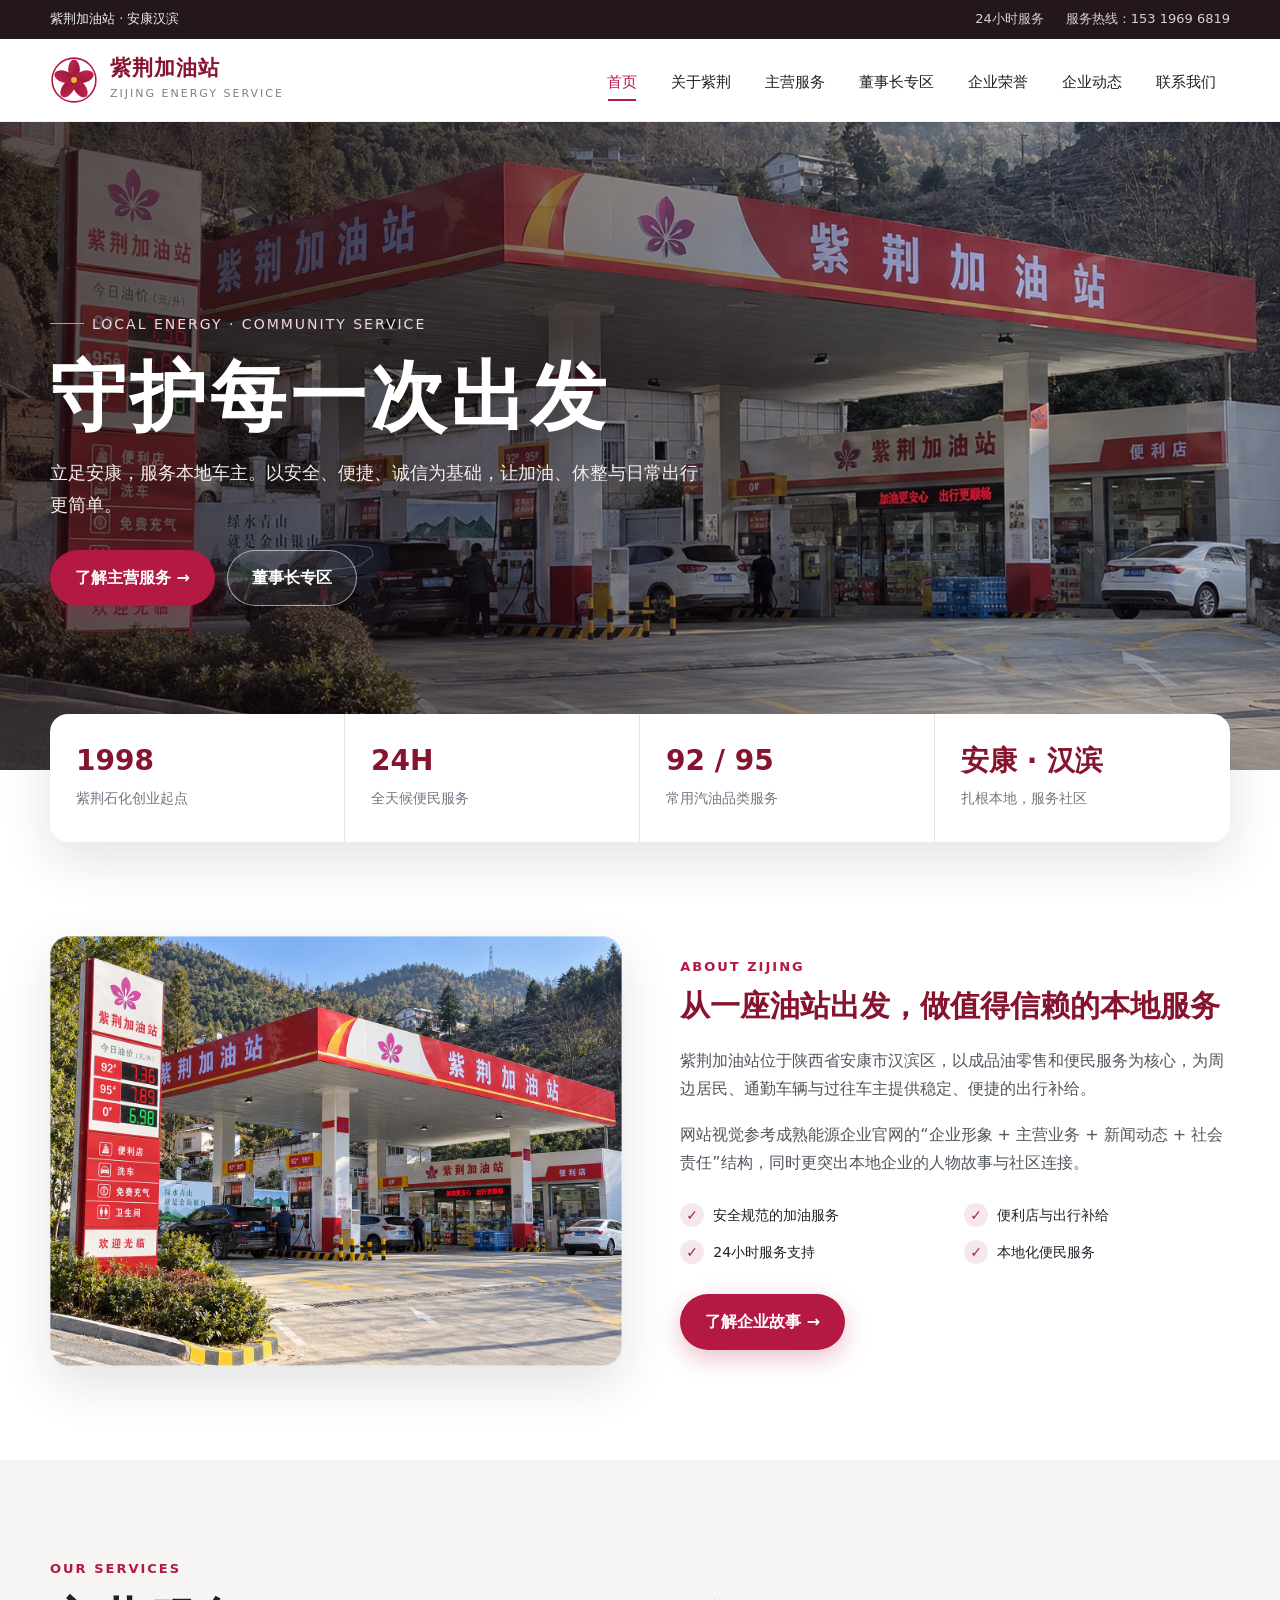
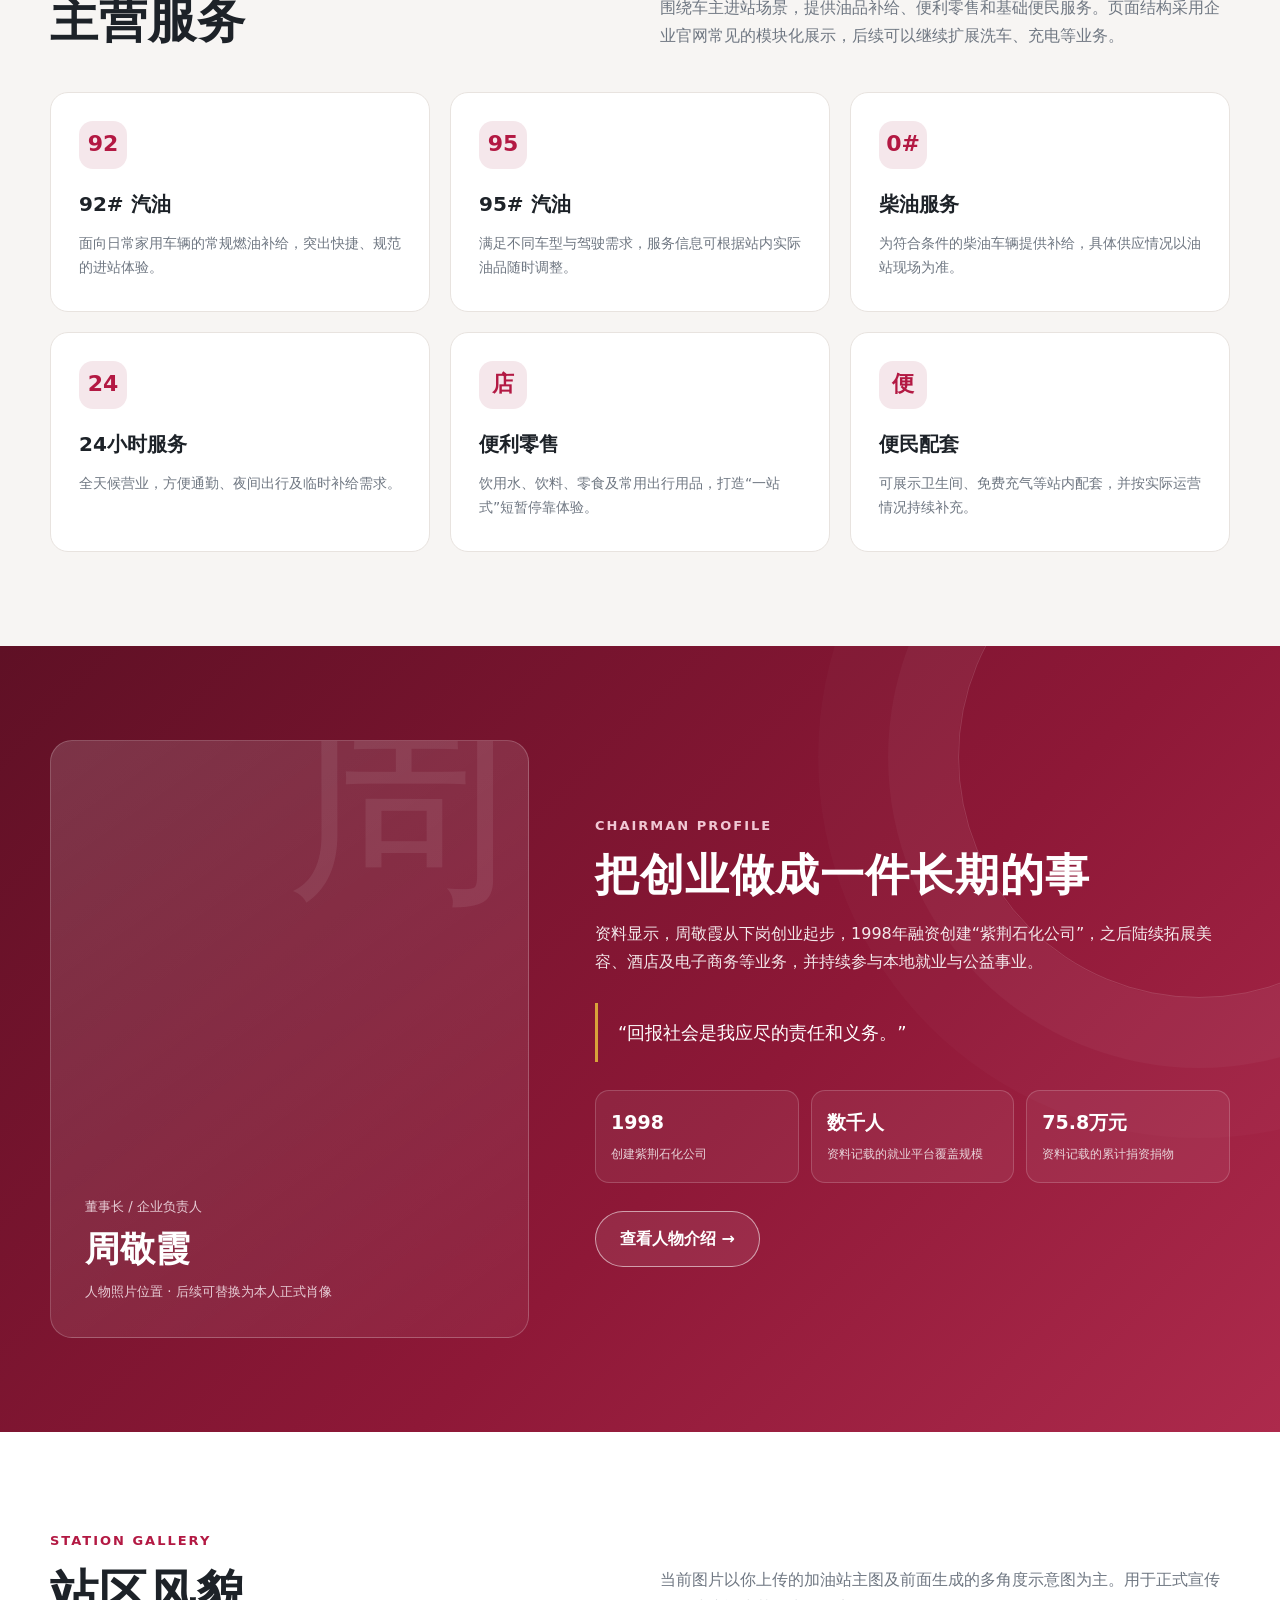
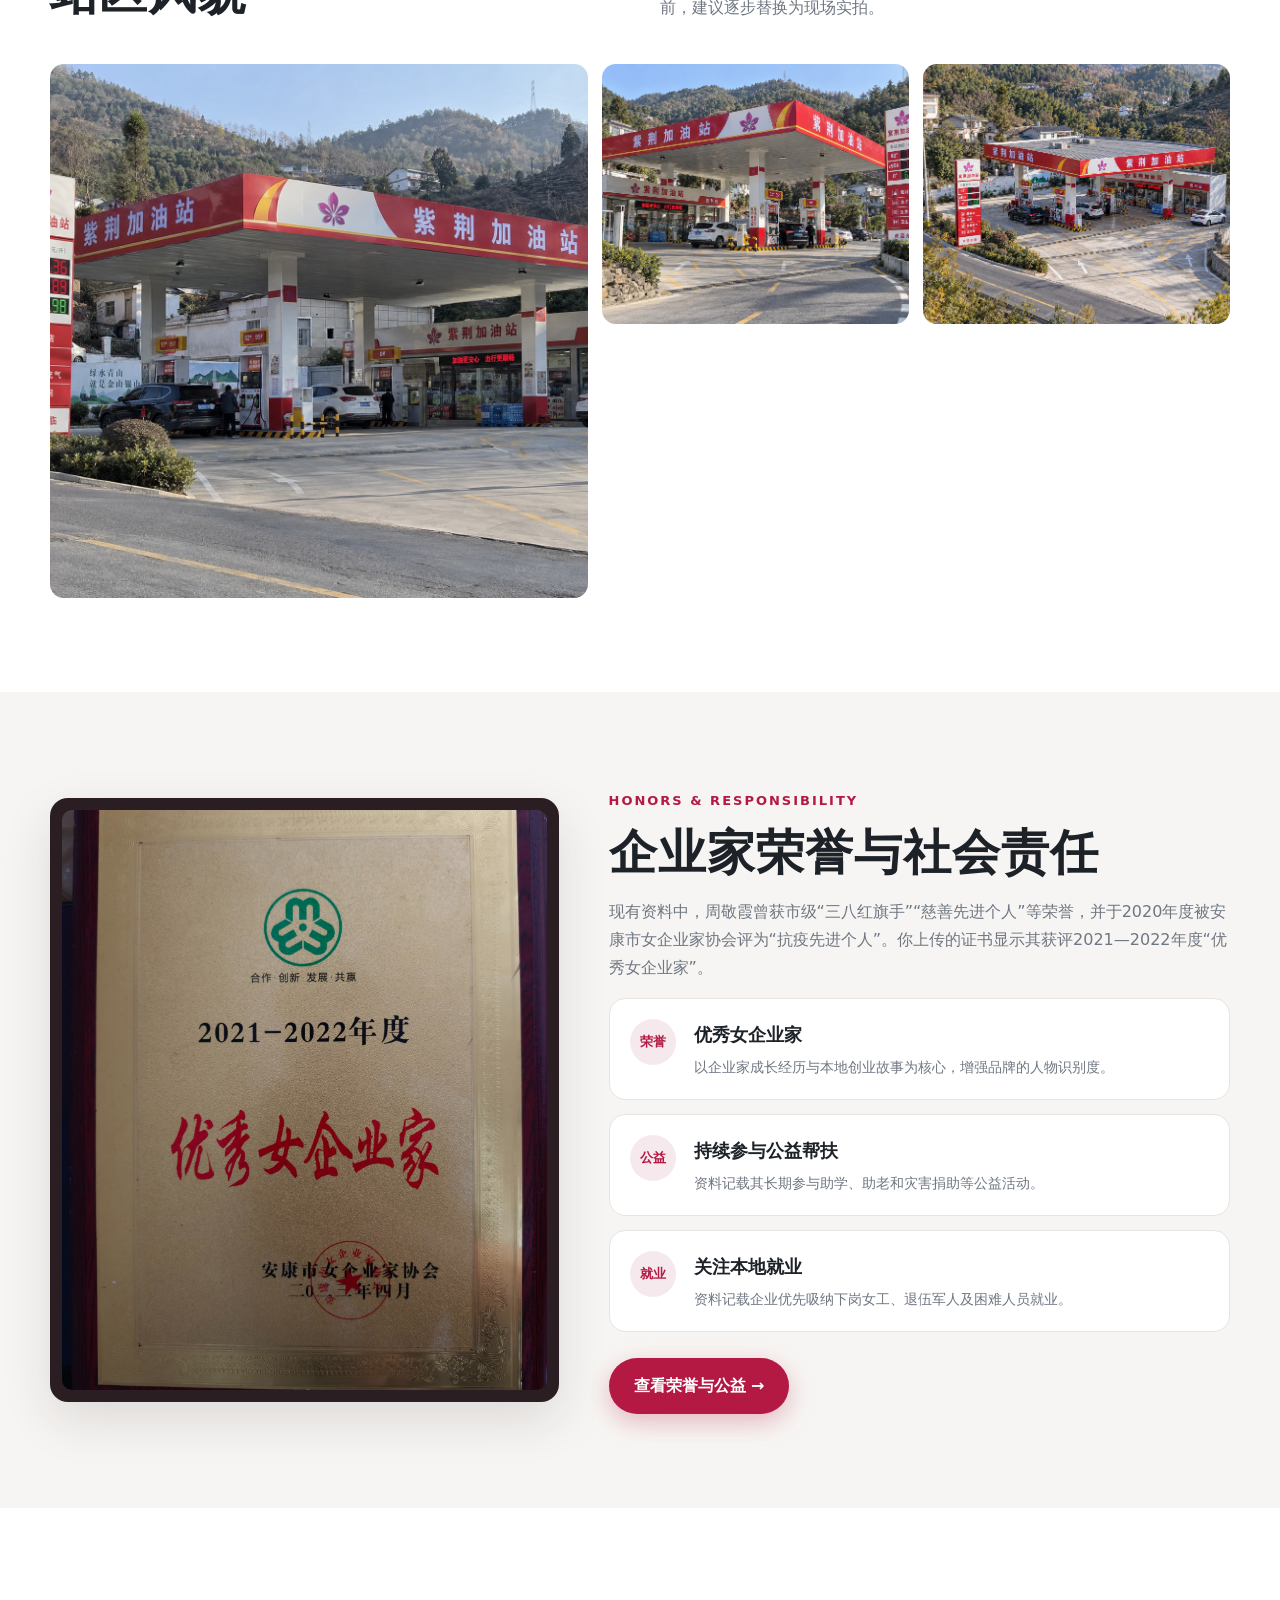
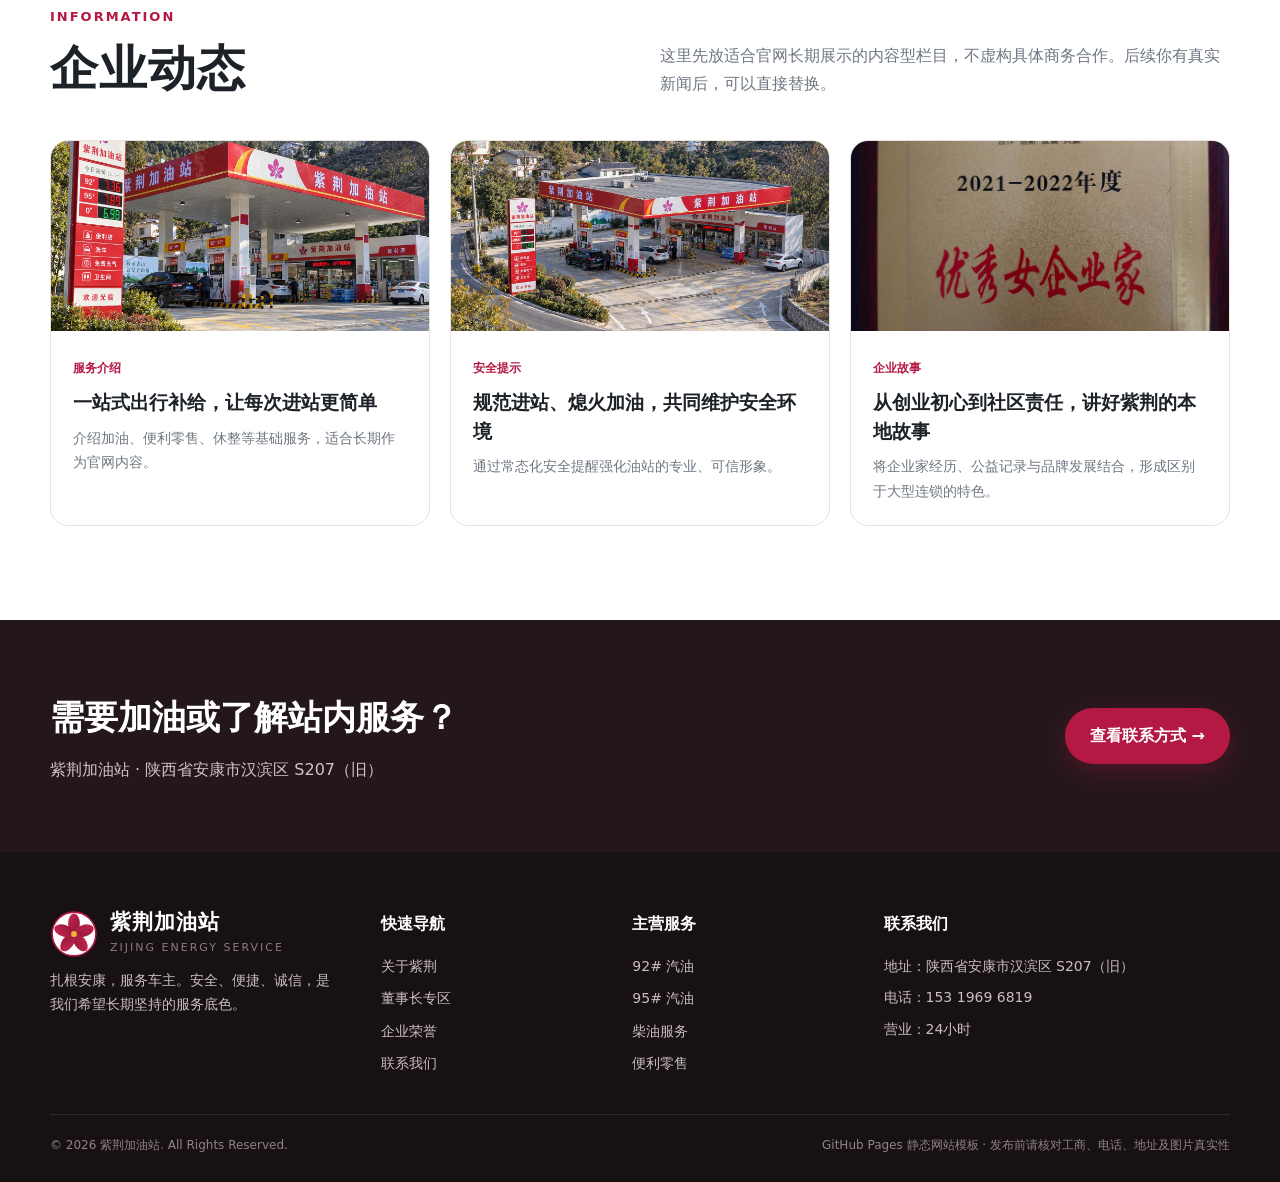
==== index.html @ 16c8ec5b "Add files via upload" ====
<!doctype html>
<html lang="zh-CN">
<head>
  <meta charset="utf-8" />
  <meta name="viewport" content="width=device-width, initial-scale=1" />
  <meta name="description" content="紫荆加油站企业网站模板，展示加油服务、企业介绍、董事长介绍、荣誉资质与联系方式。" />
  <title>紫荆加油站｜守护每一次出发</title>
  <link rel="icon" href="assets/images/logo.svg" />
  <link rel="stylesheet" href="assets/css/style.css" />
</head>
<body>
  <div class="topbar"><div class="container"><span>紫荆加油站 · 安康汉滨</span><div class="right"><span>24小时服务</span><span>服务热线：153 1969 6819</span></div></div></div>
  <header class="header"><div class="container navbar">
    <a class="brand" href="index.html"><img src="assets/images/logo.svg" alt="紫荆加油站"><div><strong>紫荆加油站</strong><span>ZIJING ENERGY SERVICE</span></div></a>
    <button class="menu-btn" aria-label="打开菜单">☰</button>
    <nav class="nav"><a class="active" href="index.html">首页</a><a href="about.html">关于紫荆</a><a href="#services">主营服务</a><a href="chairman.html">董事长专区</a><a href="honors.html">企业荣誉</a><a href="#news">企业动态</a><a href="contact.html">联系我们</a></nav>
  </div></header>

  <section class="hero">
    <div class="hero-slide active" style="background-image:url('assets/images/hero-main.png')"></div>
    <div class="hero-slide" style="background-image:url('assets/images/station-right.png')"></div>
    <div class="hero-slide" style="background-image:url('assets/images/station-aerial.png')"></div>
    <div class="container hero-content"><div class="hero-copy">
      <span class="eyebrow">Local Energy · Community Service</span>
      <h1>守护每一次出发</h1>
      <p>立足安康，服务本地车主。以安全、便捷、诚信为基础，让加油、休整与日常出行更简单。</p>
      <div class="btns"><a class="btn btn-primary" href="#services">了解主营服务 →</a><a class="btn btn-ghost" href="chairman.html">董事长专区</a></div>
    </div></div>
    <div class="hero-dots"><button class="active" aria-label="第1张"></button><button aria-label="第2张"></button><button aria-label="第3张"></button></div>
  </section>

  <div class="container stats-wrap"><div class="stats">
    <div class="stat"><b>1998</b><span>紫荆石化创业起点</span></div>
    <div class="stat"><b>24H</b><span>全天候便民服务</span></div>
    <div class="stat"><b>92 / 95</b><span>常用汽油品类服务</span></div>
    <div class="stat"><b>安康 · 汉滨</b><span>扎根本地，服务社区</span></div>
  </div></div>

  <section class="section" id="about"><div class="container about-grid">
    <div class="image-frame tall"><img src="assets/images/station-left.png" alt="紫荆加油站站区"></div>
    <div class="about-copy"><span class="kicker">ABOUT ZIJING</span><h3>从一座油站出发，做值得信赖的本地服务</h3>
      <p>紫荆加油站位于陕西省安康市汉滨区，以成品油零售和便民服务为核心，为周边居民、通勤车辆与过往车主提供稳定、便捷的出行补给。</p>
      <p>网站视觉参考成熟能源企业官网的“企业形象 + 主营业务 + 新闻动态 + 社会责任”结构，同时更突出本地企业的人物故事与社区连接。</p>
      <ul class="checks"><li>安全规范的加油服务</li><li>便利店与出行补给</li><li>24小时服务支持</li><li>本地化便民服务</li></ul>
      <a class="btn btn-primary" href="about.html">了解企业故事 →</a>
    </div>
  </div></section>

  <section class="section soft" id="services"><div class="container">
    <div class="section-head"><div><span class="kicker">OUR SERVICES</span><h2>主营服务</h2></div><p>围绕车主进站场景，提供油品补给、便利零售和基础便民服务。页面结构采用企业官网常见的模块化展示，后续可以继续扩展洗车、充电等业务。</p></div>
    <div class="cards">
      <div class="card"><div class="iconbox">92</div><h3>92# 汽油</h3><p>面向日常家用车辆的常规燃油补给，突出快捷、规范的进站体验。</p></div>
      <div class="card"><div class="iconbox">95</div><h3>95# 汽油</h3><p>满足不同车型与驾驶需求，服务信息可根据站内实际油品随时调整。</p></div>
      <div class="card"><div class="iconbox">0#</div><h3>柴油服务</h3><p>为符合条件的柴油车辆提供补给，具体供应情况以油站现场为准。</p></div>
      <div class="card"><div class="iconbox">24</div><h3>24小时服务</h3><p>全天候营业，方便通勤、夜间出行及临时补给需求。</p></div>
      <div class="card"><div class="iconbox">店</div><h3>便利零售</h3><p>饮用水、饮料、零食及常用出行用品，打造“一站式”短暂停靠体验。</p></div>
      <div class="card"><div class="iconbox">便</div><h3>便民配套</h3><p>可展示卫生间、免费充气等站内配套，并按实际运营情况持续补充。</p></div>
    </div>
  </div></section>

  <section class="section chairman-band"><div class="container chairman-grid">
    <div class="person-placeholder"><small>董事长 / 企业负责人</small><strong>周敬霞</strong><small>人物照片位置 · 后续可替换为本人正式肖像</small></div>
    <div class="chairman-copy"><span class="kicker">CHAIRMAN PROFILE</span><h2>把创业做成一件长期的事</h2>
      <p>资料显示，周敬霞从下岗创业起步，1998年融资创建“紫荆石化公司”，之后陆续拓展美容、酒店及电子商务等业务，并持续参与本地就业与公益事业。</p>
      <div class="quote">“回报社会是我应尽的责任和义务。”</div>
      <div class="timeline"><div class="item"><b>1998</b><span>创建紫荆石化公司</span></div><div class="item"><b>数千人</b><span>资料记载的就业平台覆盖规模</span></div><div class="item"><b>75.8万元</b><span>资料记载的累计捐资捐物</span></div></div>
      <div style="margin-top:28px"><a class="btn btn-ghost" href="chairman.html">查看人物介绍 →</a></div>
    </div>
  </div></section>

  <section class="section"><div class="container">
    <div class="section-head"><div><span class="kicker">STATION GALLERY</span><h2>站区风貌</h2></div><p>当前图片以你上传的加油站主图及前面生成的多角度示意图为主。用于正式宣传前，建议逐步替换为现场实拍。</p></div>
    <div class="gallery">
      <a data-lightbox href="assets/images/hero-main.png"><img src="assets/images/hero-main.png" alt="紫荆加油站正面"></a>
      <a data-lightbox href="assets/images/station-right.png"><img src="assets/images/station-right.png" alt="紫荆加油站侧面"></a>
      <a data-lightbox href="assets/images/station-aerial.png"><img src="assets/images/station-aerial.png" alt="紫荆加油站俯瞰"></a>
    </div>
  </div></section>

  <section class="section soft"><div class="container honor-grid">
    <div class="honor-photo"><img src="assets/images/honor-women-entrepreneur.jpg" alt="优秀女企业家荣誉证书"></div>
    <div><span class="kicker">HONORS & RESPONSIBILITY</span><h2>企业家荣誉与社会责任</h2><p style="color:var(--muted)">现有资料中，周敬霞曾获市级“三八红旗手”“慈善先进个人”等荣誉，并于2020年度被安康市女企业家协会评为“抗疫先进个人”。你上传的证书显示其获评2021—2022年度“优秀女企业家”。</p>
      <div class="honor-list">
        <div class="honor-item"><b>荣誉</b><div><h4>优秀女企业家</h4><p>以企业家成长经历与本地创业故事为核心，增强品牌的人物识别度。</p></div></div>
        <div class="honor-item"><b>公益</b><div><h4>持续参与公益帮扶</h4><p>资料记载其长期参与助学、助老和灾害捐助等公益活动。</p></div></div>
        <div class="honor-item"><b>就业</b><div><h4>关注本地就业</h4><p>资料记载企业优先吸纳下岗女工、退伍军人及困难人员就业。</p></div></div>
      </div>
      <div style="margin-top:26px"><a class="btn btn-primary" href="honors.html">查看荣誉与公益 →</a></div>
    </div>
  </div></section>

  <section class="section" id="news"><div class="container">
    <div class="section-head"><div><span class="kicker">INFORMATION</span><h2>企业动态</h2></div><p>这里先放适合官网长期展示的内容型栏目，不虚构具体商务合作。后续你有真实新闻后，可以直接替换。</p></div>
    <div class="news-grid">
      <article class="news-card"><div class="news-img"><img src="assets/images/station-left.png" alt="站区服务"></div><div class="news-body"><span class="news-tag">服务介绍</span><h3>一站式出行补给，让每次进站更简单</h3><p>介绍加油、便利零售、休整等基础服务，适合长期作为官网内容。</p></div></article>
      <article class="news-card"><div class="news-img"><img src="assets/images/station-aerial.png" alt="安全运营"></div><div class="news-body"><span class="news-tag">安全提示</span><h3>规范进站、熄火加油，共同维护安全环境</h3><p>通过常态化安全提醒强化油站的专业、可信形象。</p></div></article>
      <article class="news-card"><div class="news-img"><img src="assets/images/honor-women-entrepreneur.jpg" alt="企业荣誉"></div><div class="news-body"><span class="news-tag">企业故事</span><h3>从创业初心到社区责任，讲好紫荆的本地故事</h3><p>将企业家经历、公益记录与品牌发展结合，形成区别于大型连锁的特色。</p></div></article>
    </div>
  </div></section>

  <section class="cta"><div class="container"><div><h2>需要加油或了解站内服务？</h2><p>紫荆加油站 · 陕西省安康市汉滨区 S207（旧）</p></div><a class="btn btn-primary" href="contact.html">查看联系方式 →</a></div></section>

  <footer class="footer"><div class="container"><div class="footer-grid">
    <div><a class="brand" href="index.html"><img src="assets/images/logo.svg" alt="紫荆加油站"><div><strong>紫荆加油站</strong><span>ZIJING ENERGY SERVICE</span></div></a><p>扎根安康，服务车主。安全、便捷、诚信，是我们希望长期坚持的服务底色。</p></div>
    <div><h4>快速导航</h4><ul><li><a href="about.html">关于紫荆</a></li><li><a href="chairman.html">董事长专区</a></li><li><a href="honors.html">企业荣誉</a></li><li><a href="contact.html">联系我们</a></li></ul></div>
    <div><h4>主营服务</h4><ul><li>92# 汽油</li><li>95# 汽油</li><li>柴油服务</li><li>便利零售</li></ul></div>
    <div><h4>联系我们</h4><div class="contact-lines"><span>地址：陕西省安康市汉滨区 S207（旧）</span><span>电话：153 1969 6819</span><span>营业：24小时</span></div></div>
  </div><div class="footer-bottom"><span>© <span data-year></span> 紫荆加油站. All Rights Reserved.</span><span>GitHub Pages 静态网站模板 · 发布前请核对工商、电话、地址及图片真实性</span></div></div></footer>

  <div class="lightbox"><button aria-label="关闭">×</button><img alt="大图预览"></div>
  <script src="assets/js/main.js"></script>
</body>
</html>
---- assets/css/style.css ----
:root{
  --red:#b31943;
  --red-deep:#86142f;
  --red-dark:#651125;
  --gold:#d8a23a;
  --ink:#1d2228;
  --muted:#6f7782;
  --paper:#fff;
  --soft:#f7f5f3;
  --line:#e8e3df;
  --shadow:0 18px 50px rgba(35,22,22,.12);
  --radius:20px;
  --container:min(1180px, calc(100% - 40px));
}
*{box-sizing:border-box}
html{scroll-behavior:smooth}
body{margin:0;font-family:"PingFang SC","Microsoft YaHei",system-ui,-apple-system,sans-serif;color:var(--ink);background:#fff;line-height:1.75}
a{color:inherit;text-decoration:none}
img{max-width:100%;display:block}
button,input,textarea{font:inherit}
.container{width:var(--container);margin-inline:auto}
.topbar{background:#24171b;color:#eee;font-size:13px}
.topbar .container{display:flex;justify-content:space-between;gap:20px;padding:8px 0;align-items:center}
.topbar .right{display:flex;gap:22px;color:#d9d2d4}
.header{position:sticky;top:0;z-index:50;background:rgba(255,255,255,.96);backdrop-filter:blur(10px);border-bottom:1px solid rgba(0,0,0,.06)}
.navbar{min-height:82px;display:flex;align-items:center;justify-content:space-between;gap:28px}
.brand{display:flex;align-items:center;gap:12px;min-width:230px}
.brand img{width:48px;height:48px}
.brand strong{display:block;color:var(--red-deep);font-size:21px;letter-spacing:1px;line-height:1.2}
.brand span{display:block;color:#8b7c80;font-size:11px;letter-spacing:2px;margin-top:3px}
.nav{display:flex;gap:6px;align-items:center}
.nav a{padding:28px 14px 24px;font-size:15px;position:relative;white-space:nowrap}
.nav a::after{content:"";position:absolute;left:15px;right:15px;bottom:18px;height:2px;background:var(--red);transform:scaleX(0);transition:.25s}
.nav a:hover::after,.nav a.active::after{transform:scaleX(1)}
.nav a.active{color:var(--red)}
.menu-btn{display:none;border:0;background:transparent;font-size:26px;padding:8px;color:var(--red-deep)}
.hero{position:relative;height:clamp(560px,72vh,760px);overflow:hidden;background:#171214}
.hero-slide{position:absolute;inset:0;opacity:0;transition:opacity .8s ease;background-size:cover;background-position:center}
.hero-slide.active{opacity:1}
.hero-slide::after{content:"";position:absolute;inset:0;background:linear-gradient(90deg,rgba(20,10,13,.72) 0%,rgba(20,10,13,.47) 45%,rgba(20,10,13,.12) 78%,rgba(20,10,13,.25) 100%)}
.hero-content{position:relative;z-index:3;height:100%;display:flex;align-items:center;color:#fff}
.hero-copy{max-width:690px;padding-top:20px}
.eyebrow{display:inline-flex;align-items:center;gap:8px;color:#f0d9df;font-size:14px;letter-spacing:2px;text-transform:uppercase}
.eyebrow::before{content:"";width:34px;height:1px;background:var(--gold)}
.hero h1{font-size:clamp(42px,6vw,76px);line-height:1.12;margin:18px 0 18px;letter-spacing:4px;text-shadow:0 4px 24px rgba(0,0,0,.2)}
.hero p{font-size:18px;max-width:650px;color:#f5eeee;margin:0 0 30px}
.btns{display:flex;flex-wrap:wrap;gap:12px}
.btn{display:inline-flex;align-items:center;justify-content:center;gap:8px;padding:13px 24px;border-radius:999px;border:1px solid transparent;font-weight:600;transition:.25s;cursor:pointer}
.btn-primary{background:var(--red);color:#fff;box-shadow:0 8px 25px rgba(179,25,67,.28)}
.btn-primary:hover{background:#981537;transform:translateY(-1px)}
.btn-ghost{border-color:rgba(255,255,255,.55);color:#fff;background:rgba(255,255,255,.08)}
.btn-ghost:hover{background:rgba(255,255,255,.16)}
.hero-dots{position:absolute;z-index:5;left:50%;transform:translateX(-50%);bottom:28px;display:flex;gap:9px}
.hero-dots button{width:36px;height:4px;border:0;border-radius:5px;background:rgba(255,255,255,.38);cursor:pointer;padding:0;transition:.25s}
.hero-dots button.active{background:#fff;width:58px}
.stats-wrap{position:relative;margin-top:-56px;z-index:8}
.stats{background:#fff;border-radius:18px;box-shadow:var(--shadow);display:grid;grid-template-columns:repeat(4,1fr);overflow:hidden}
.stat{padding:30px 26px;border-right:1px solid var(--line)}
.stat:last-child{border-right:0}
.stat b{display:block;font-size:28px;color:var(--red-deep);line-height:1.2;margin-bottom:7px}
.stat span{color:var(--muted);font-size:14px}
.section{padding:94px 0}
.section.soft{background:var(--soft)}
.section-head{display:flex;align-items:flex-end;justify-content:space-between;gap:30px;margin-bottom:42px}
.kicker{color:var(--red);font-weight:700;letter-spacing:2px;font-size:13px;text-transform:uppercase}
.section h2{font-size:clamp(32px,4vw,48px);line-height:1.25;margin:8px 0 0;letter-spacing:1px}
.section-head p{max-width:570px;color:var(--muted);margin:0}
.about-grid{display:grid;grid-template-columns:1.02fr .98fr;gap:58px;align-items:center}
.image-frame{position:relative;border-radius:var(--radius);overflow:hidden;box-shadow:var(--shadow)}
.image-frame img{width:100%;height:100%;object-fit:cover}
.image-frame.tall{aspect-ratio:4/3}
.image-frame::before{content:"";position:absolute;inset:0;border:1px solid rgba(255,255,255,.38);border-radius:inherit;z-index:1;pointer-events:none}
.about-copy h3{font-size:30px;margin:0 0 15px;color:var(--red-deep)}
.about-copy p{color:#50565e;margin:0 0 18px}
.checks{display:grid;grid-template-columns:repeat(2,1fr);gap:12px 18px;margin:26px 0 30px;padding:0;list-style:none}
.checks li{display:flex;align-items:center;gap:9px;font-size:14px}
.checks li::before{content:"✓";width:24px;height:24px;border-radius:50%;display:grid;place-items:center;background:#f4e8ec;color:var(--red);font-weight:800}
.cards{display:grid;grid-template-columns:repeat(3,1fr);gap:20px}
.card{background:#fff;border:1px solid var(--line);border-radius:18px;padding:28px;transition:.25s;min-height:220px}
.card:hover{transform:translateY(-5px);box-shadow:0 16px 40px rgba(40,25,25,.1);border-color:transparent}
.iconbox{width:48px;height:48px;border-radius:14px;background:#f5e7eb;color:var(--red);display:grid;place-items:center;font-size:22px;font-weight:800;margin-bottom:18px}
.card h3{margin:0 0 9px;font-size:20px}
.card p{margin:0;color:var(--muted);font-size:14px}
.chairman-band{background:linear-gradient(135deg,#5f1025 0%,#8e1837 58%,#ad2a4c 100%);color:#fff;position:relative;overflow:hidden}
.chairman-band::after{content:"";position:absolute;width:480px;height:480px;border:1px solid rgba(255,255,255,.14);border-radius:50%;right:-160px;top:-130px;box-shadow:0 0 0 70px rgba(255,255,255,.035),0 0 0 140px rgba(255,255,255,.02)}
.chairman-grid{position:relative;z-index:1;display:grid;grid-template-columns:.86fr 1.14fr;gap:66px;align-items:center}
.person-placeholder{aspect-ratio:4/5;border-radius:22px;background:linear-gradient(145deg,rgba(255,255,255,.15),rgba(255,255,255,.05));border:1px solid rgba(255,255,255,.2);display:flex;flex-direction:column;justify-content:flex-end;padding:34px;position:relative;overflow:hidden}
.person-placeholder::before{content:"周";position:absolute;font-family:serif;font-size:230px;color:rgba(255,255,255,.08);top:-55px;right:12px;line-height:1}
.person-placeholder small{color:#e7ccd5;position:relative;z-index:1}
.person-placeholder strong{font-size:35px;position:relative;z-index:1}
.chairman-copy .kicker{color:#f1c8d4}
.chairman-copy h2{margin:8px 0 18px;font-size:44px}
.chairman-copy p{color:#f3e8eb;margin:0 0 16px}
.quote{border-left:3px solid var(--gold);padding:14px 0 14px 20px;margin:27px 0;color:#fff;font-size:18px}
.timeline{display:grid;grid-template-columns:repeat(3,1fr);gap:12px;margin-top:28px}
.timeline .item{padding:15px;border:1px solid rgba(255,255,255,.18);border-radius:14px;background:rgba(255,255,255,.06)}
.timeline b{display:block;color:#fff;font-size:19px}
.timeline span{font-size:12px;color:#e8d3d9}
.gallery{display:grid;grid-template-columns:1.4fr .8fr .8fr;grid-template-rows:260px 260px;gap:14px}
.gallery a{overflow:hidden;border-radius:14px;position:relative}
.gallery a:first-child{grid-row:1/3}
.gallery img{width:100%;height:100%;object-fit:cover;transition:.4s}
.gallery a:hover img{transform:scale(1.035)}
.gallery a::after{content:"查看大图";position:absolute;right:14px;bottom:14px;background:rgba(25,17,19,.72);color:#fff;padding:6px 10px;border-radius:999px;font-size:12px;opacity:0;transform:translateY(5px);transition:.25s}
.gallery a:hover::after{opacity:1;transform:translateY(0)}
.honor-grid{display:grid;grid-template-columns:.9fr 1.1fr;gap:50px;align-items:center}
.honor-photo{border-radius:18px;overflow:hidden;box-shadow:var(--shadow);background:#2b1e22;padding:12px}
.honor-photo img{border-radius:10px;max-height:580px;width:100%;object-fit:cover}
.honor-list{display:grid;gap:14px}
.honor-item{display:flex;gap:18px;align-items:flex-start;padding:20px;border-radius:16px;border:1px solid var(--line);background:#fff}
.honor-item b{display:grid;place-items:center;min-width:46px;height:46px;border-radius:50%;background:#f6e9ed;color:var(--red);font-size:13px}
.honor-item h4{margin:0 0 4px;font-size:18px}
.honor-item p{margin:0;color:var(--muted);font-size:14px}
.news-grid{display:grid;grid-template-columns:repeat(3,1fr);gap:20px}
.news-card{border-radius:18px;overflow:hidden;border:1px solid var(--line);background:#fff}
.news-img{height:190px;overflow:hidden}
.news-img img{width:100%;height:100%;object-fit:cover;transition:.35s}
.news-card:hover img{transform:scale(1.03)}
.news-body{padding:22px}
.news-tag{color:var(--red);font-size:12px;font-weight:700}
.news-body h3{font-size:19px;line-height:1.5;margin:7px 0 9px}
.news-body p{font-size:14px;color:var(--muted);margin:0}
.cta{padding:68px 0;background:#24171b;color:#fff}
.cta .container{display:flex;align-items:center;justify-content:space-between;gap:30px}
.cta h2{margin:0;font-size:34px}
.cta p{margin:8px 0 0;color:#cfc3c6}
.footer{background:#171113;color:#c9bec1;padding:58px 0 26px}
.footer-grid{display:grid;grid-template-columns:1.1fr .8fr .8fr 1.3fr;gap:38px}
.footer .brand strong{color:#fff}
.footer h4{color:#fff;margin:0 0 16px}
.footer ul{list-style:none;margin:0;padding:0;display:grid;gap:8px;font-size:14px}
.footer p{font-size:14px;margin:10px 0 0}
.footer .contact-lines{display:grid;gap:7px;font-size:14px}
.footer-bottom{margin-top:38px;padding-top:20px;border-top:1px solid rgba(255,255,255,.1);font-size:12px;color:#8f8386;display:flex;justify-content:space-between;gap:18px;flex-wrap:wrap}
.page-hero{height:340px;position:relative;display:flex;align-items:flex-end;color:#fff;background-size:cover;background-position:center;overflow:hidden}
.page-hero::after{content:"";position:absolute;inset:0;background:linear-gradient(90deg,rgba(35,14,20,.8),rgba(35,14,20,.34))}
.page-hero .container{position:relative;z-index:2;padding-bottom:52px}
.page-hero h1{font-size:48px;margin:0 0 8px}
.page-hero p{margin:0;color:#eadfe2}
.breadcrumb{font-size:13px;color:#d9cbd0;margin-bottom:12px}
.content-section{padding:74px 0}
.prose{max-width:900px;margin:auto}
.prose h2{font-size:31px;margin:42px 0 16px;color:var(--red-deep)}
.prose h3{font-size:23px;margin:30px 0 12px}
.prose p{color:#4f555d;margin:0 0 16px}
.prose blockquote{margin:28px 0;padding:18px 24px;border-left:4px solid var(--red);background:#faf4f6;border-radius:0 12px 12px 0;color:#4b3b40}
.profile-grid{display:grid;grid-template-columns:.72fr 1.28fr;gap:50px;align-items:start}
.profile-card{position:sticky;top:116px}
.profile-card .person-placeholder{background:linear-gradient(145deg,#8c1836,#5d1024);color:#fff}
.info-table{width:100%;border-collapse:collapse;margin:24px 0}
.info-table td{border-bottom:1px solid var(--line);padding:13px 10px;vertical-align:top}
.info-table td:first-child{width:120px;color:var(--muted)}
.milestones{display:grid;gap:18px;margin:28px 0}
.milestone{display:grid;grid-template-columns:90px 1fr;gap:22px;position:relative}
.milestone .year{font-weight:800;color:var(--red);font-size:19px}
.milestone .desc{border-left:2px solid #ead9df;padding:0 0 24px 22px;color:#4f555d}
.honors-wall{display:grid;grid-template-columns:repeat(3,1fr);gap:20px}
.honor-card{border-radius:18px;border:1px solid var(--line);background:#fff;padding:20px}
.honor-card img{height:300px;width:100%;object-fit:cover;border-radius:12px;margin-bottom:16px}
.honor-card h3{margin:0 0 6px}
.honor-card p{margin:0;color:var(--muted);font-size:14px}
.contact-grid{display:grid;grid-template-columns:.88fr 1.12fr;gap:34px}
.contact-card{background:#fff;border:1px solid var(--line);border-radius:18px;padding:28px}
.contact-card h3{margin:0 0 16px}
.contact-row{padding:14px 0;border-bottom:1px solid var(--line)}
.contact-row:last-child{border-bottom:0}
.contact-row small{display:block;color:var(--muted)}
.contact-row strong{display:block;margin-top:3px}
.map-placeholder{min-height:420px;border-radius:18px;background:linear-gradient(135deg,#ece7e5,#f7f4f1);border:1px solid var(--line);display:grid;place-items:center;text-align:center;padding:30px;position:relative;overflow:hidden}
.map-placeholder::before{content:"";position:absolute;inset:0;background-image:linear-gradient(rgba(179,25,67,.05) 1px,transparent 1px),linear-gradient(90deg,rgba(179,25,67,.05) 1px,transparent 1px);background-size:34px 34px}
.map-placeholder .pin{position:relative;z-index:1;width:76px;height:76px;background:var(--red);color:#fff;border-radius:50% 50% 50% 0;transform:rotate(-45deg);display:grid;place-items:center;margin:auto}
.map-placeholder .pin span{transform:rotate(45deg);font-size:22px}
.map-placeholder h3,.map-placeholder p{position:relative;z-index:1}
.lightbox{position:fixed;inset:0;z-index:100;background:rgba(0,0,0,.9);display:none;align-items:center;justify-content:center;padding:30px}
.lightbox.open{display:flex}
.lightbox img{max-width:min(1200px,95vw);max-height:88vh;border-radius:10px}
.lightbox button{position:absolute;right:24px;top:20px;background:transparent;color:#fff;border:0;font-size:34px;cursor:pointer}
.note{background:#fff7e7;border:1px solid #f2d9a3;color:#6b5220;border-radius:12px;padding:15px 18px;font-size:13px}
@media(max-width:980px){
  .nav{position:absolute;left:0;right:0;top:82px;background:#fff;display:none;flex-direction:column;align-items:stretch;padding:12px 20px 20px;border-bottom:1px solid var(--line);box-shadow:0 16px 30px rgba(0,0,0,.08)}
  .nav.open{display:flex}.nav a{padding:12px 8px}.nav a::after{display:none}.menu-btn{display:block}
  .topbar .right span:nth-child(2){display:none}
  .stats{grid-template-columns:repeat(2,1fr)}.stat:nth-child(2){border-right:0}.stat:nth-child(-n+2){border-bottom:1px solid var(--line)}
  .about-grid,.chairman-grid,.honor-grid,.profile-grid,.contact-grid{grid-template-columns:1fr}.profile-card{position:static;max-width:480px}
  .cards,.news-grid,.honors-wall{grid-template-columns:repeat(2,1fr)}
  .gallery{grid-template-columns:1fr 1fr;grid-template-rows:280px 220px}.gallery a:first-child{grid-column:1/3;grid-row:auto}
  .footer-grid{grid-template-columns:1fr 1fr}
}
@media(max-width:640px){
  :root{--container:min(100% - 28px,1180px)}
  .topbar .container{font-size:11px}.topbar .right{display:none}.navbar{min-height:72px}.nav{top:72px}.brand{min-width:0}.brand img{width:42px;height:42px}.brand strong{font-size:18px}.brand span{display:none}
  .hero{height:610px}.hero h1{font-size:43px}.hero p{font-size:16px}.stats-wrap{margin-top:-36px}.stats{grid-template-columns:1fr 1fr}.stat{padding:21px 17px}.stat b{font-size:22px}.section{padding:70px 0}.section-head{display:block}.section-head p{margin-top:14px}
  .cards,.news-grid,.honors-wall{grid-template-columns:1fr}.checks{grid-template-columns:1fr}.chairman-grid{gap:34px}.chairman-copy h2{font-size:36px}.timeline{grid-template-columns:1fr}.gallery{display:grid;grid-template-columns:1fr;grid-template-rows:240px 210px 210px}.gallery a:first-child{grid-column:auto}.honor-photo img{max-height:none}.cta .container{display:block}.cta .btn{margin-top:20px}.footer-grid{grid-template-columns:1fr}.page-hero{height:300px}.page-hero h1{font-size:40px}.profile-grid{gap:30px}.milestone{grid-template-columns:70px 1fr}
}
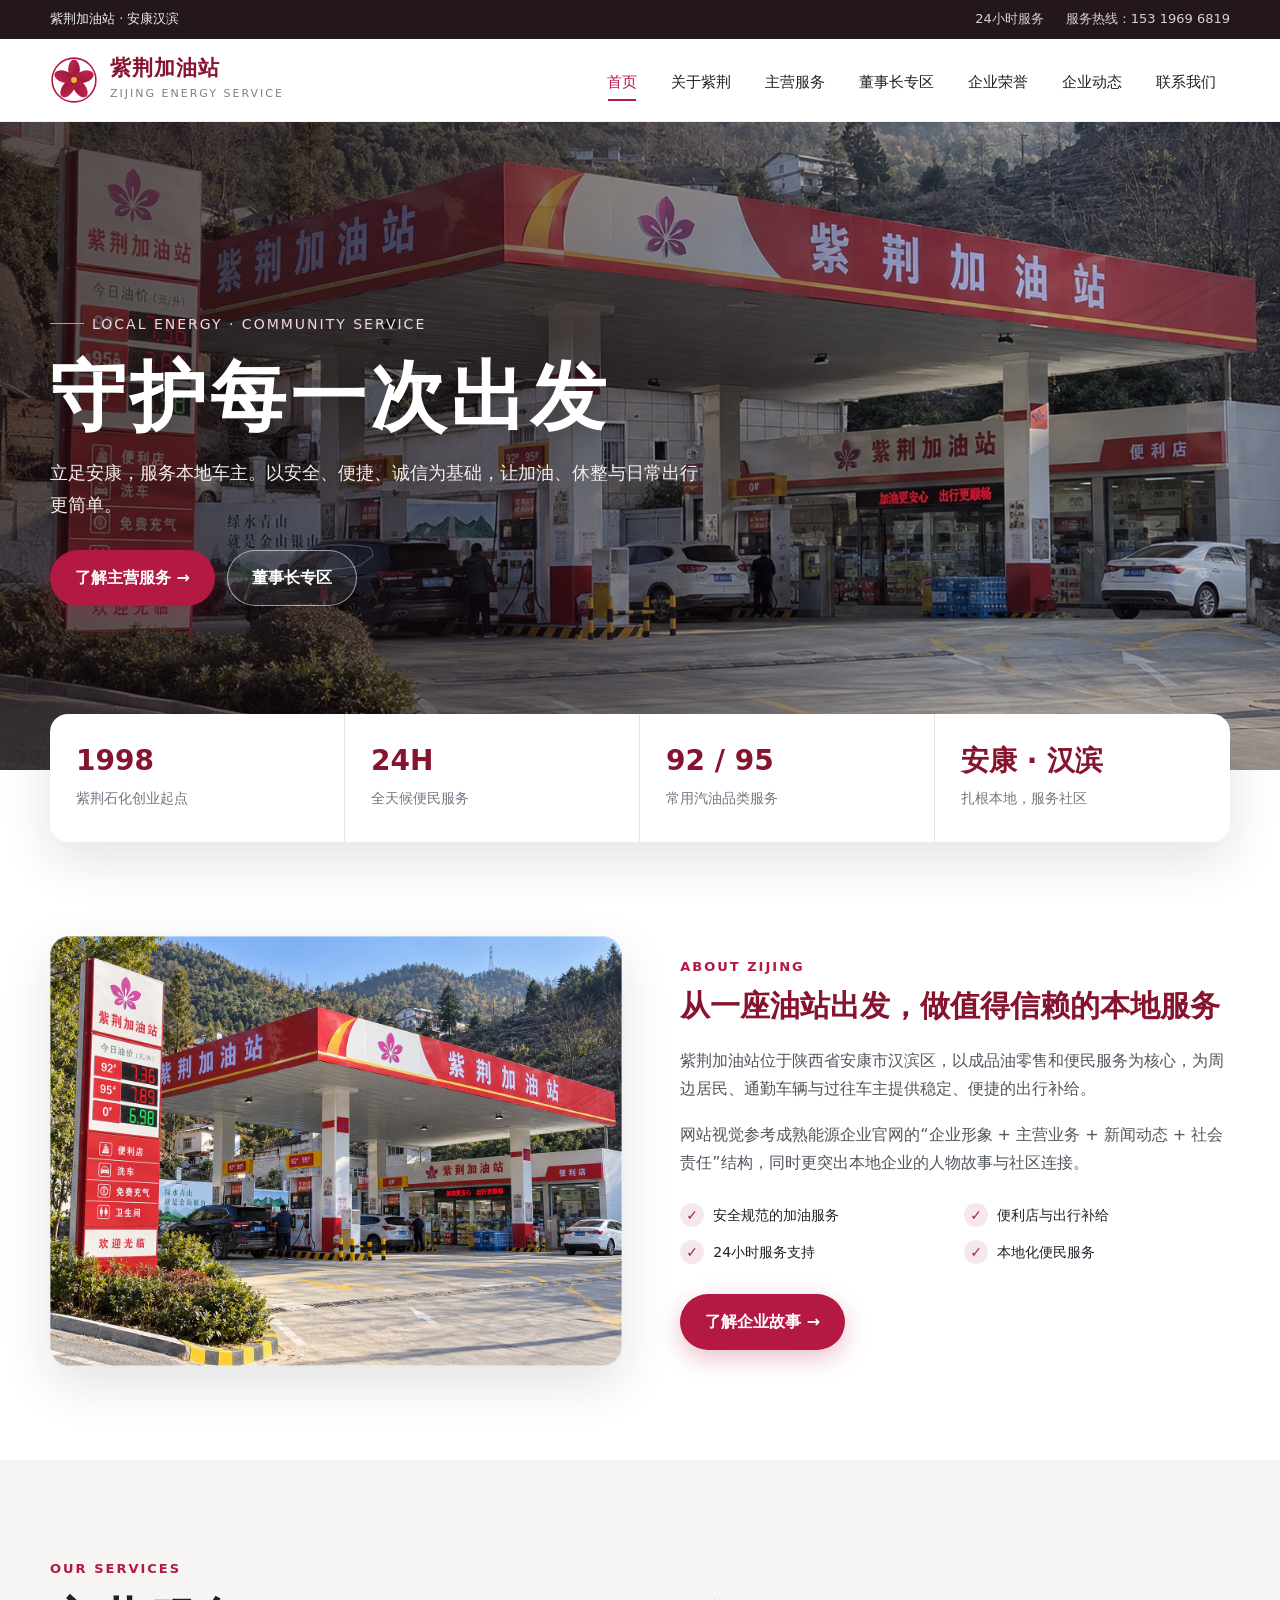
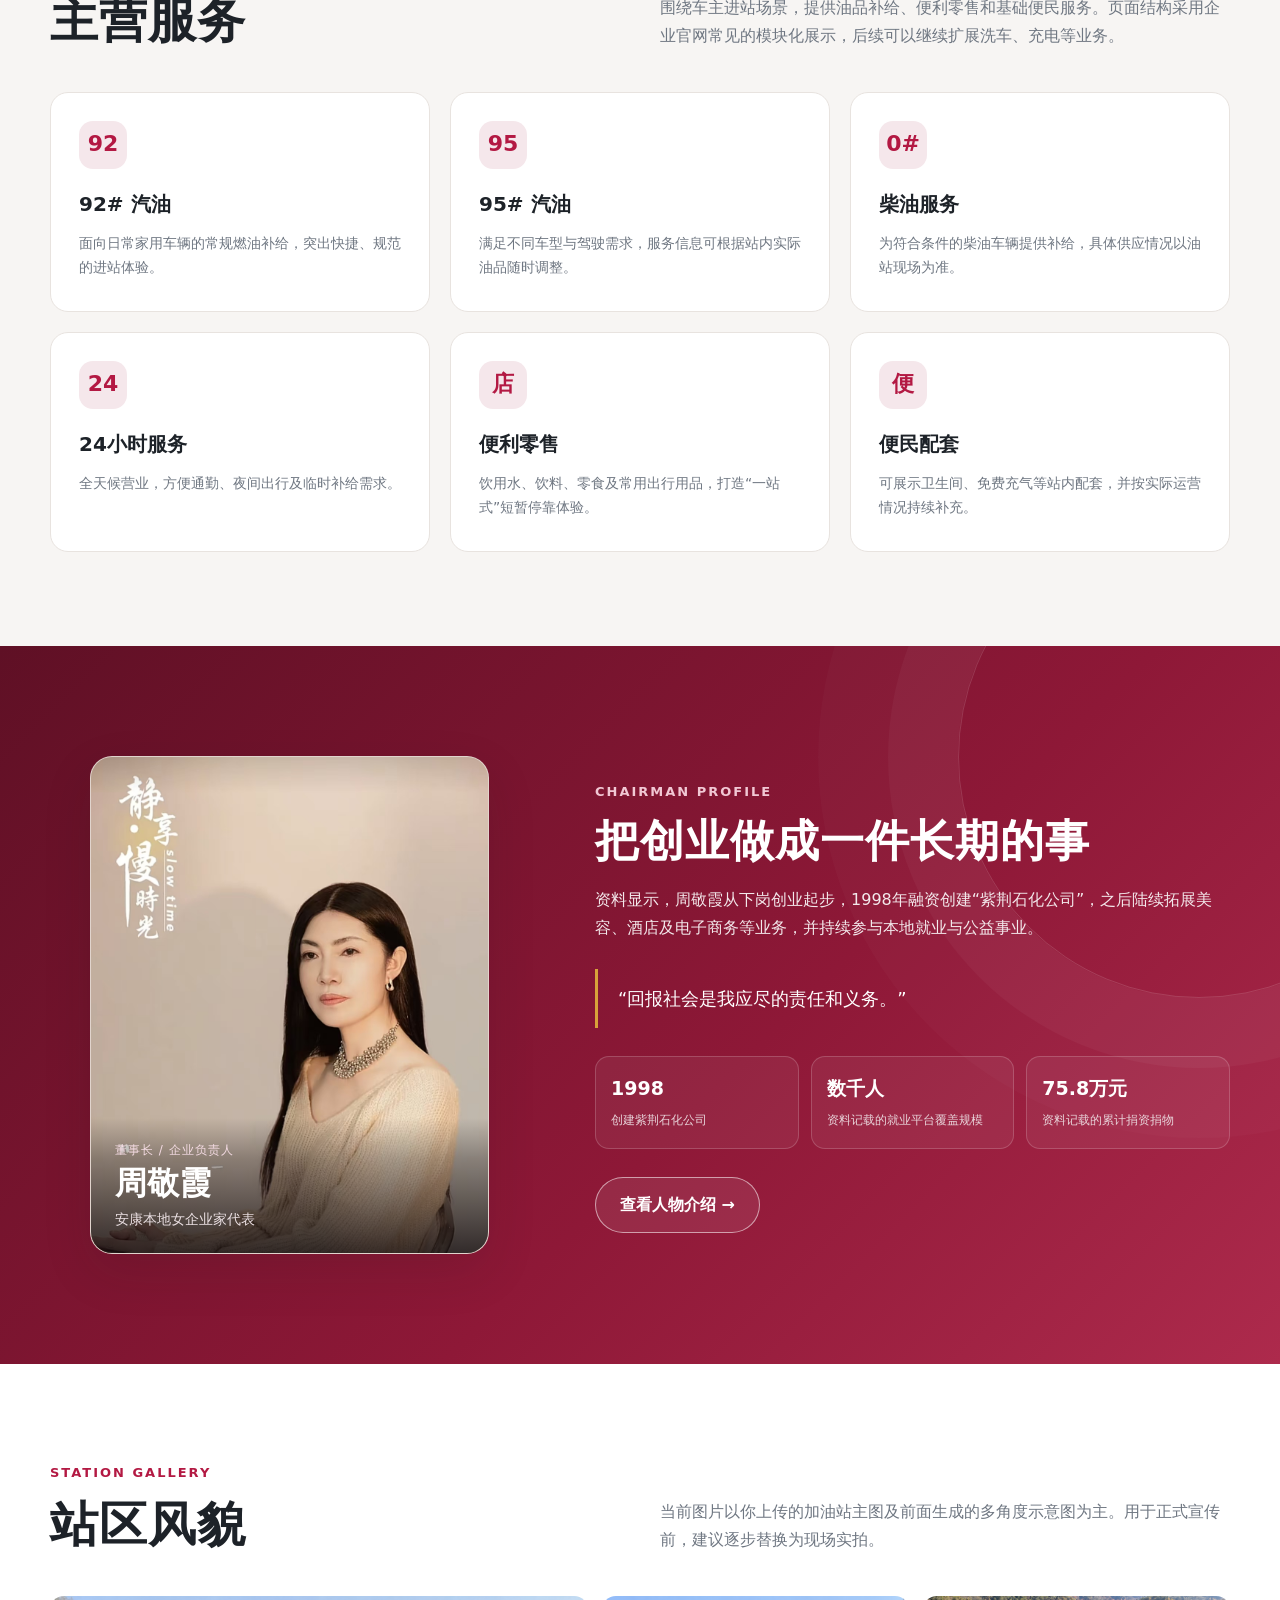
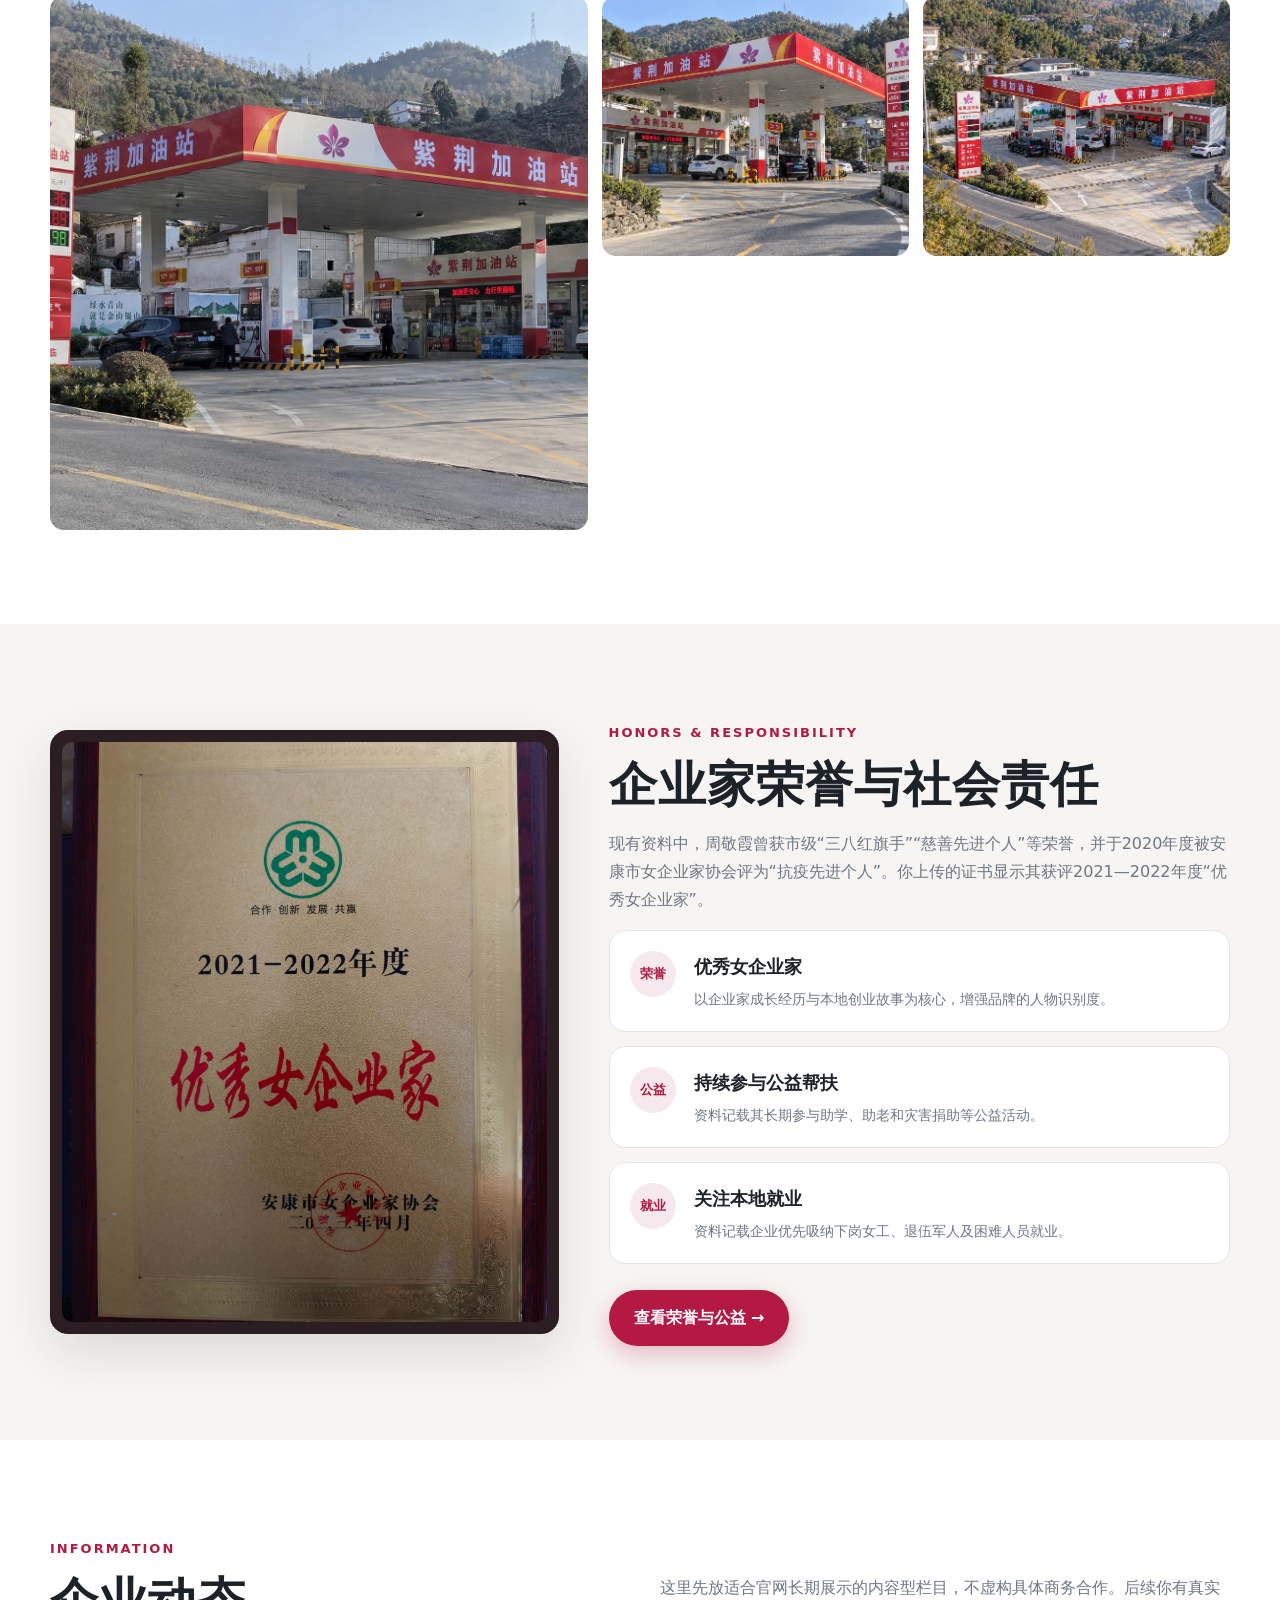
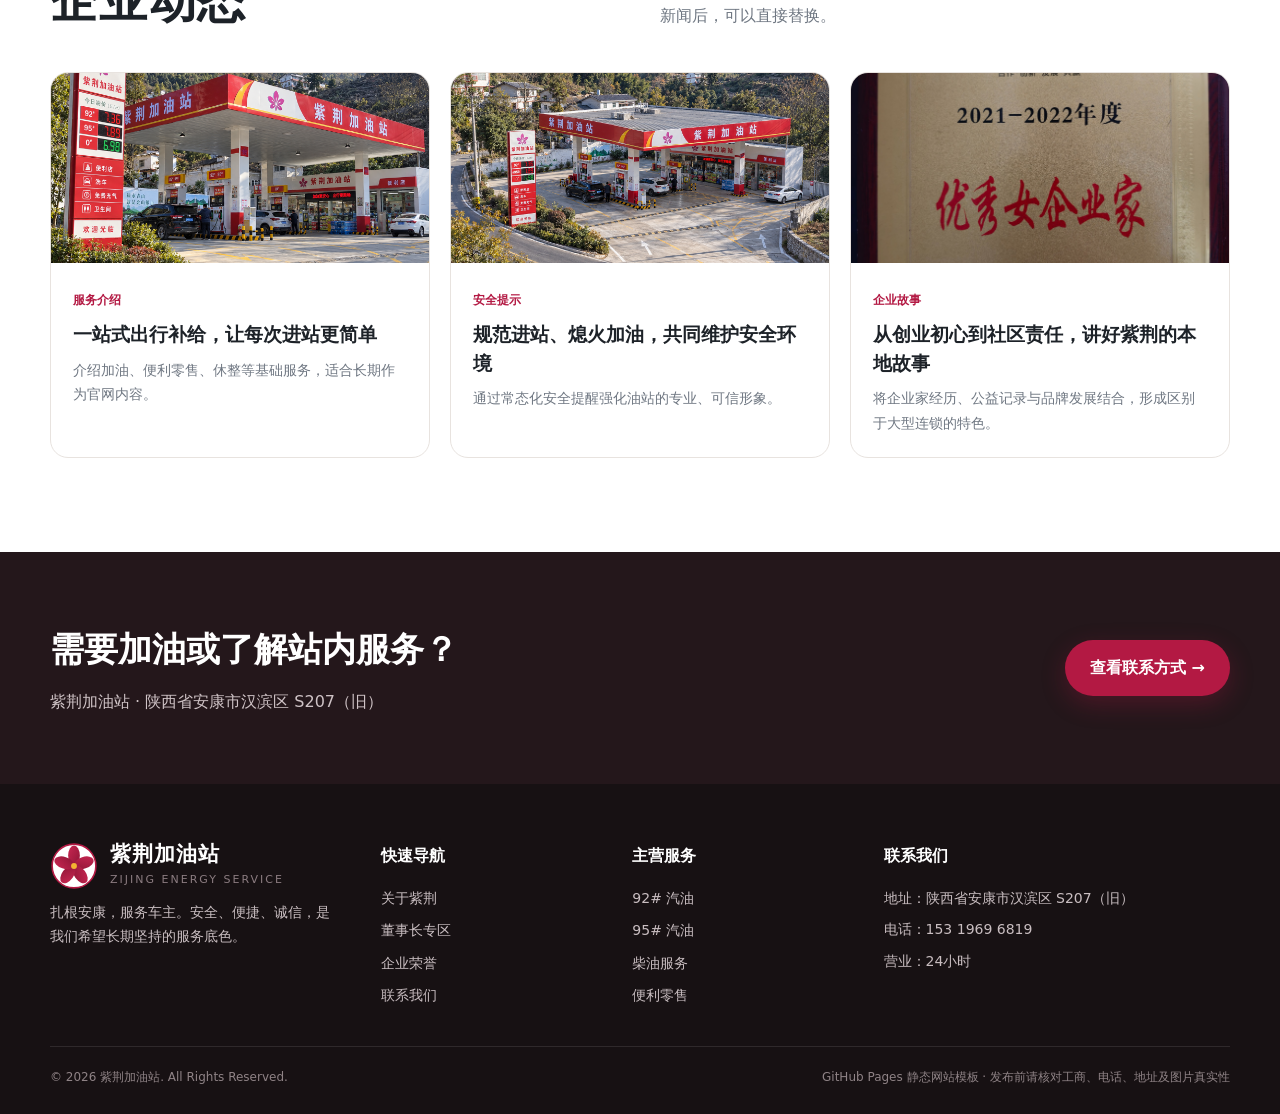
==== commit 28ce6e46: "Add files via upload" ====
--- a/index.html
+++ b/index.html
@@ -59,7 +59,7 @@
   </div></section>
 
   <section class="section chairman-band"><div class="container chairman-grid">
-    <div class="person-placeholder"><small>董事长 / 企业负责人</small><strong>周敬霞</strong><small>人物照片位置 · 后续可替换为本人正式肖像</small></div>
+    <figure class="person-photo"><img src="assets/images/chairman-zhoujingxia.jpg" alt="紫荆加油站董事长周敬霞照片"><figcaption><small>董事长 / 企业负责人</small><strong>周敬霞</strong><span>安康本地女企业家代表</span></figcaption></figure>
     <div class="chairman-copy"><span class="kicker">CHAIRMAN PROFILE</span><h2>把创业做成一件长期的事</h2>
       <p>资料显示，周敬霞从下岗创业起步，1998年融资创建“紫荆石化公司”，之后陆续拓展美容、酒店及电子商务等业务，并持续参与本地就业与公益事业。</p>
       <div class="quote">“回报社会是我应尽的责任和义务。”</div>
--- a/assets/css/style.css
+++ b/assets/css/style.css
@@ -88,6 +88,12 @@
 .person-placeholder::before{content:"周";position:absolute;font-family:serif;font-size:230px;color:rgba(255,255,255,.08);top:-55px;right:12px;line-height:1}
 .person-placeholder small{color:#e7ccd5;position:relative;z-index:1}
 .person-placeholder strong{font-size:35px;position:relative;z-index:1}
+.person-photo{aspect-ratio:4/5;border-radius:22px;overflow:hidden;position:relative;background:#d8c8bf;border:1px solid rgba(255,255,255,.22);box-shadow:var(--shadow)}
+.person-photo img{width:100%;height:100%;object-fit:cover;object-position:center top}
+.person-photo figcaption{position:absolute;left:0;right:0;bottom:0;padding:22px 24px;background:linear-gradient(180deg,rgba(18,12,14,0) 0%,rgba(18,12,14,.32) 30%,rgba(18,12,14,.82) 100%);color:#fff}
+.person-photo small{display:block;color:#f4dbe3;font-size:12px;letter-spacing:1px}
+.person-photo strong{display:block;font-size:32px;line-height:1.15;margin:4px 0 5px}
+.person-photo span{display:block;color:#eadfe2;font-size:14px}
 .chairman-copy .kicker{color:#f1c8d4}
 .chairman-copy h2{margin:8px 0 18px;font-size:44px}
 .chairman-copy p{color:#f3e8eb;margin:0 0 16px}
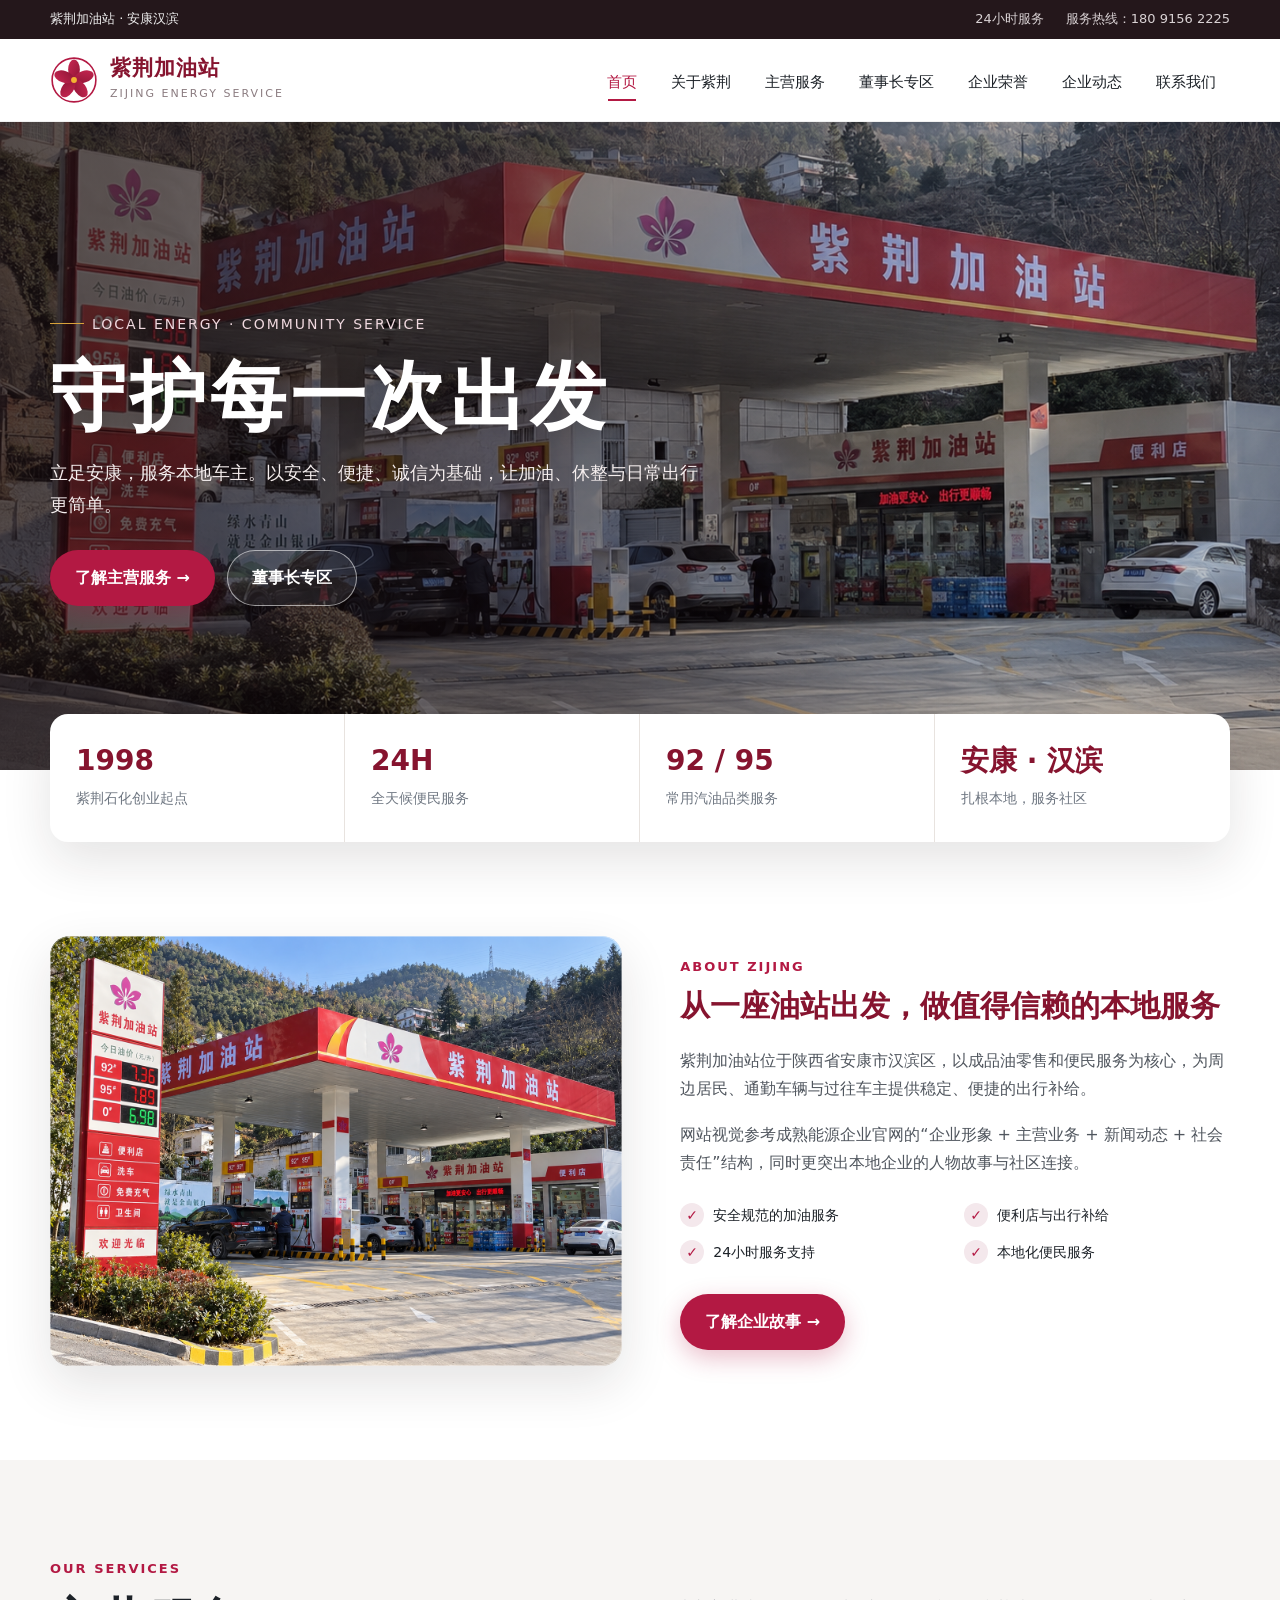
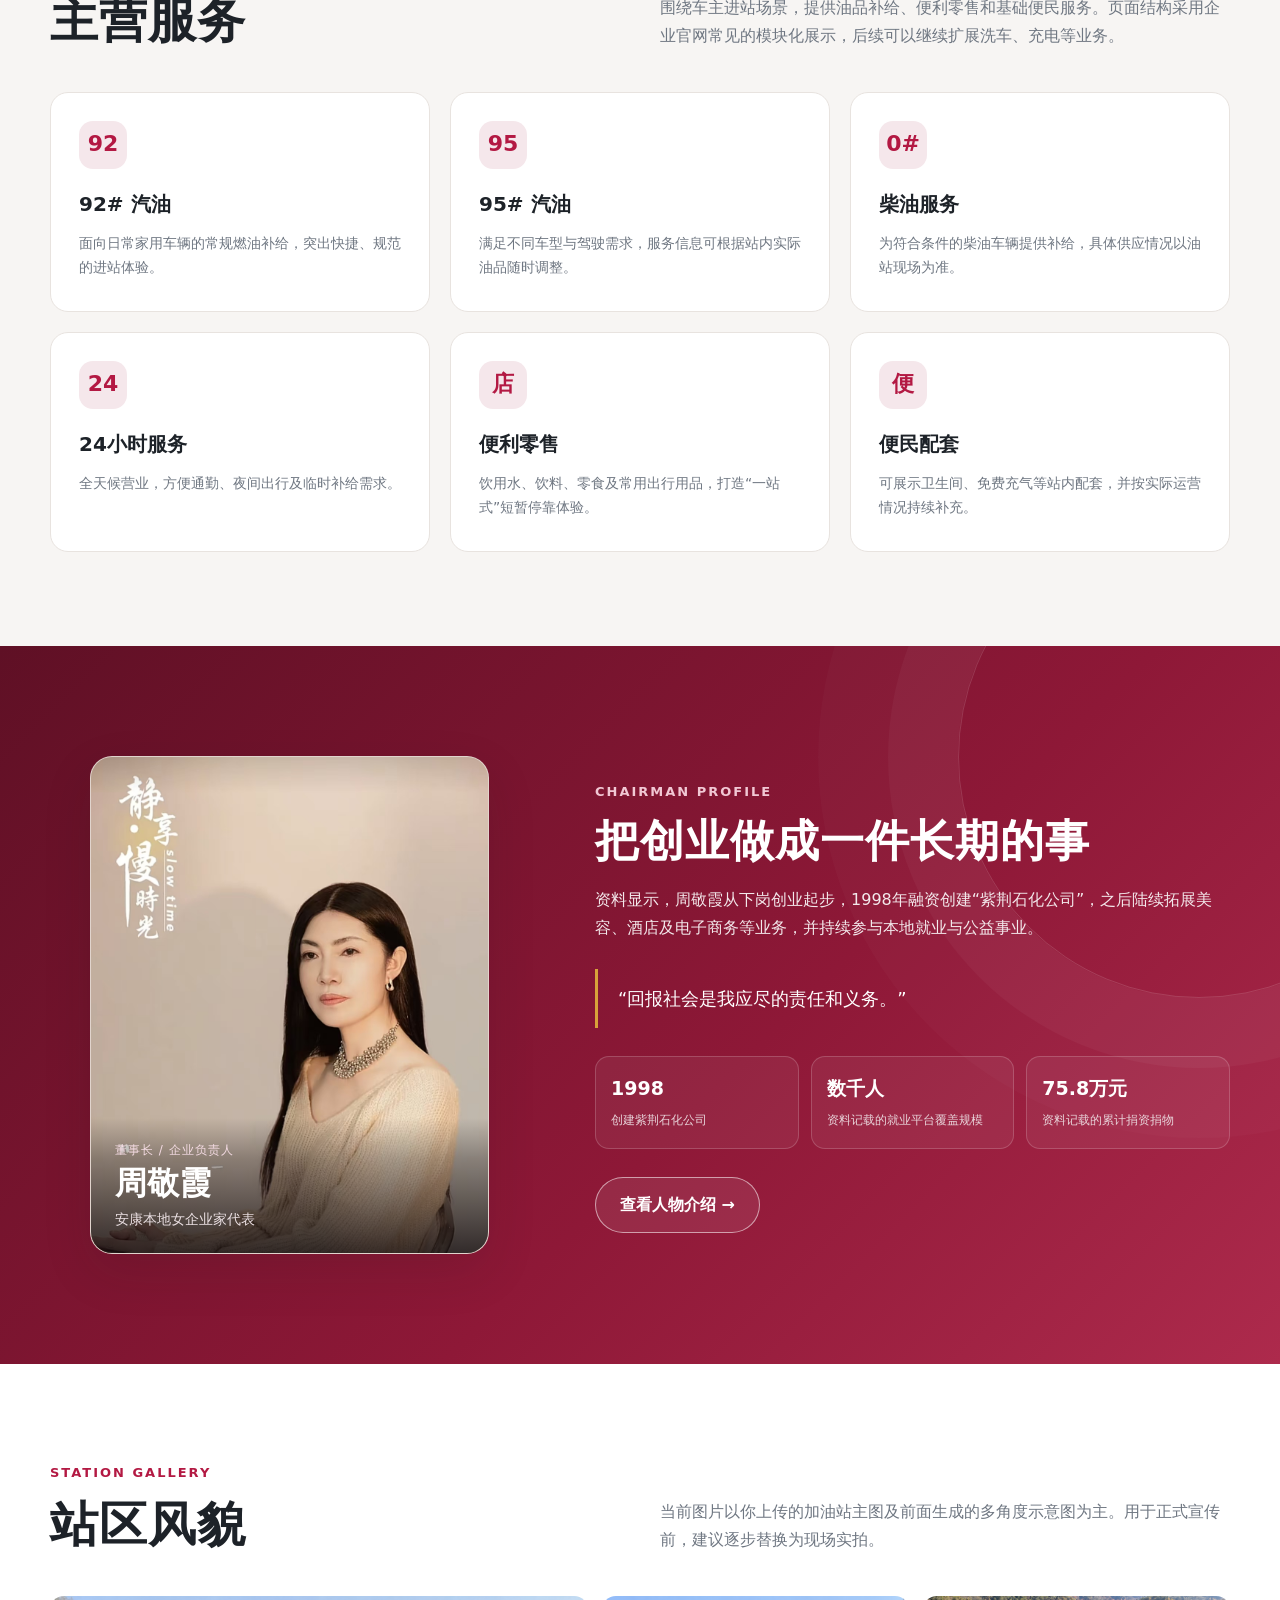
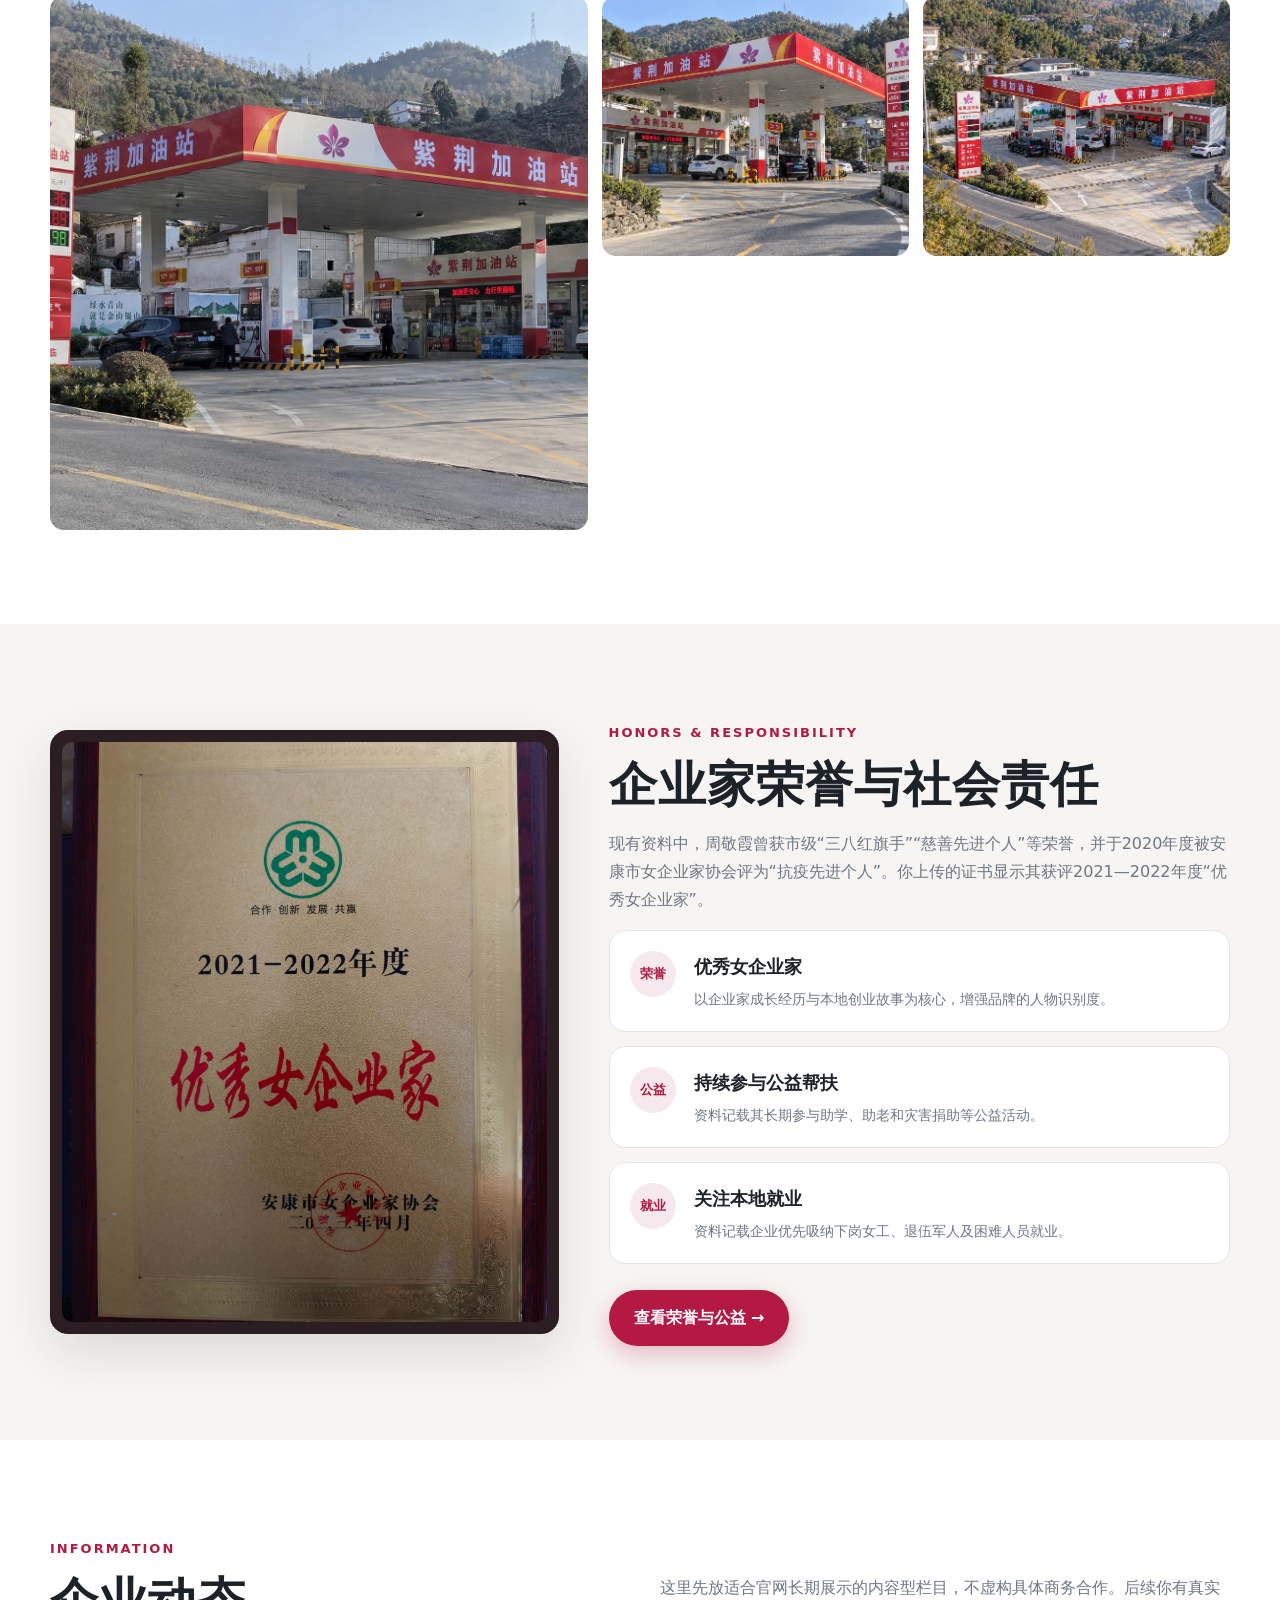
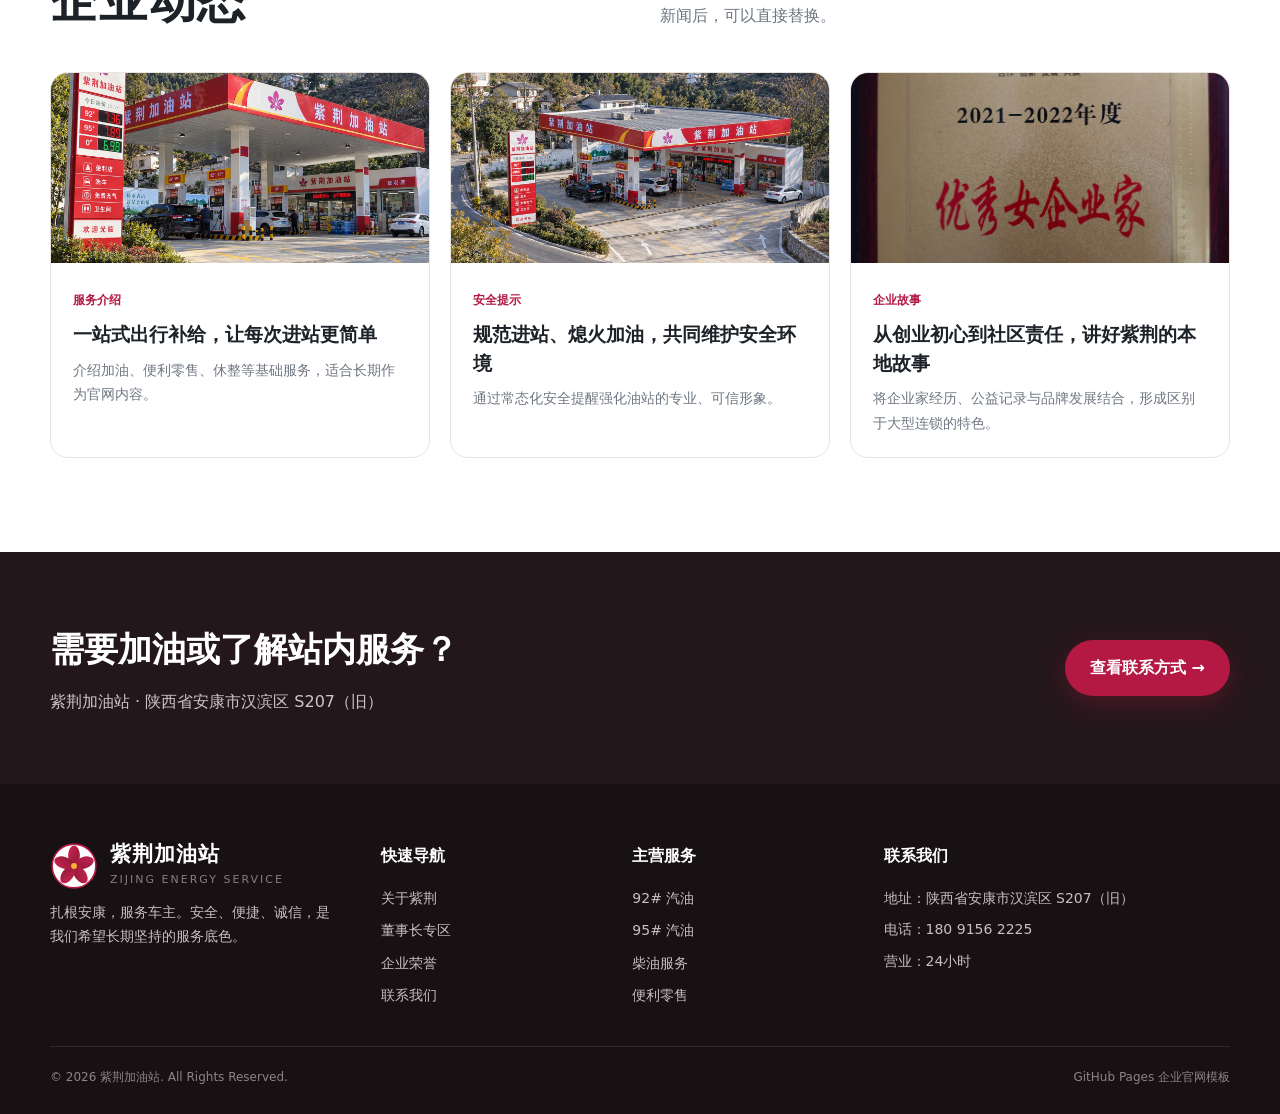
==== commit 07d8eadd: "Add files via upload" ====
--- a/index.html
+++ b/index.html
@@ -9,7 +9,7 @@
   <link rel="stylesheet" href="assets/css/style.css" />
 </head>
 <body>
-  <div class="topbar"><div class="container"><span>紫荆加油站 · 安康汉滨</span><div class="right"><span>24小时服务</span><span>服务热线：153 1969 6819</span></div></div></div>
+  <div class="topbar"><div class="container"><span>紫荆加油站 · 安康汉滨</span><div class="right"><span>24小时服务</span><span>服务热线：180 9156 2225</span></div></div></div>
   <header class="header"><div class="container navbar">
     <a class="brand" href="index.html"><img src="assets/images/logo.svg" alt="紫荆加油站"><div><strong>紫荆加油站</strong><span>ZIJING ENERGY SERVICE</span></div></a>
     <button class="menu-btn" aria-label="打开菜单">☰</button>
@@ -104,8 +104,8 @@
     <div><a class="brand" href="index.html"><img src="assets/images/logo.svg" alt="紫荆加油站"><div><strong>紫荆加油站</strong><span>ZIJING ENERGY SERVICE</span></div></a><p>扎根安康，服务车主。安全、便捷、诚信，是我们希望长期坚持的服务底色。</p></div>
     <div><h4>快速导航</h4><ul><li><a href="about.html">关于紫荆</a></li><li><a href="chairman.html">董事长专区</a></li><li><a href="honors.html">企业荣誉</a></li><li><a href="contact.html">联系我们</a></li></ul></div>
     <div><h4>主营服务</h4><ul><li>92# 汽油</li><li>95# 汽油</li><li>柴油服务</li><li>便利零售</li></ul></div>
-    <div><h4>联系我们</h4><div class="contact-lines"><span>地址：陕西省安康市汉滨区 S207（旧）</span><span>电话：153 1969 6819</span><span>营业：24小时</span></div></div>
-  </div><div class="footer-bottom"><span>© <span data-year></span> 紫荆加油站. All Rights Reserved.</span><span>GitHub Pages 静态网站模板 · 发布前请核对工商、电话、地址及图片真实性</span></div></div></footer>
+    <div><h4>联系我们</h4><div class="contact-lines"><span>地址：陕西省安康市汉滨区 S207（旧）</span><span>电话：180 9156 2225</span><span>营业：24小时</span></div></div>
+  </div><div class="footer-bottom"><span>© <span data-year></span> 紫荆加油站. All Rights Reserved.</span><span>GitHub Pages 企业官网模板</span></div></div></footer>
 
   <div class="lightbox"><button aria-label="关闭">×</button><img alt="大图预览"></div>
   <script src="assets/js/main.js"></script>
